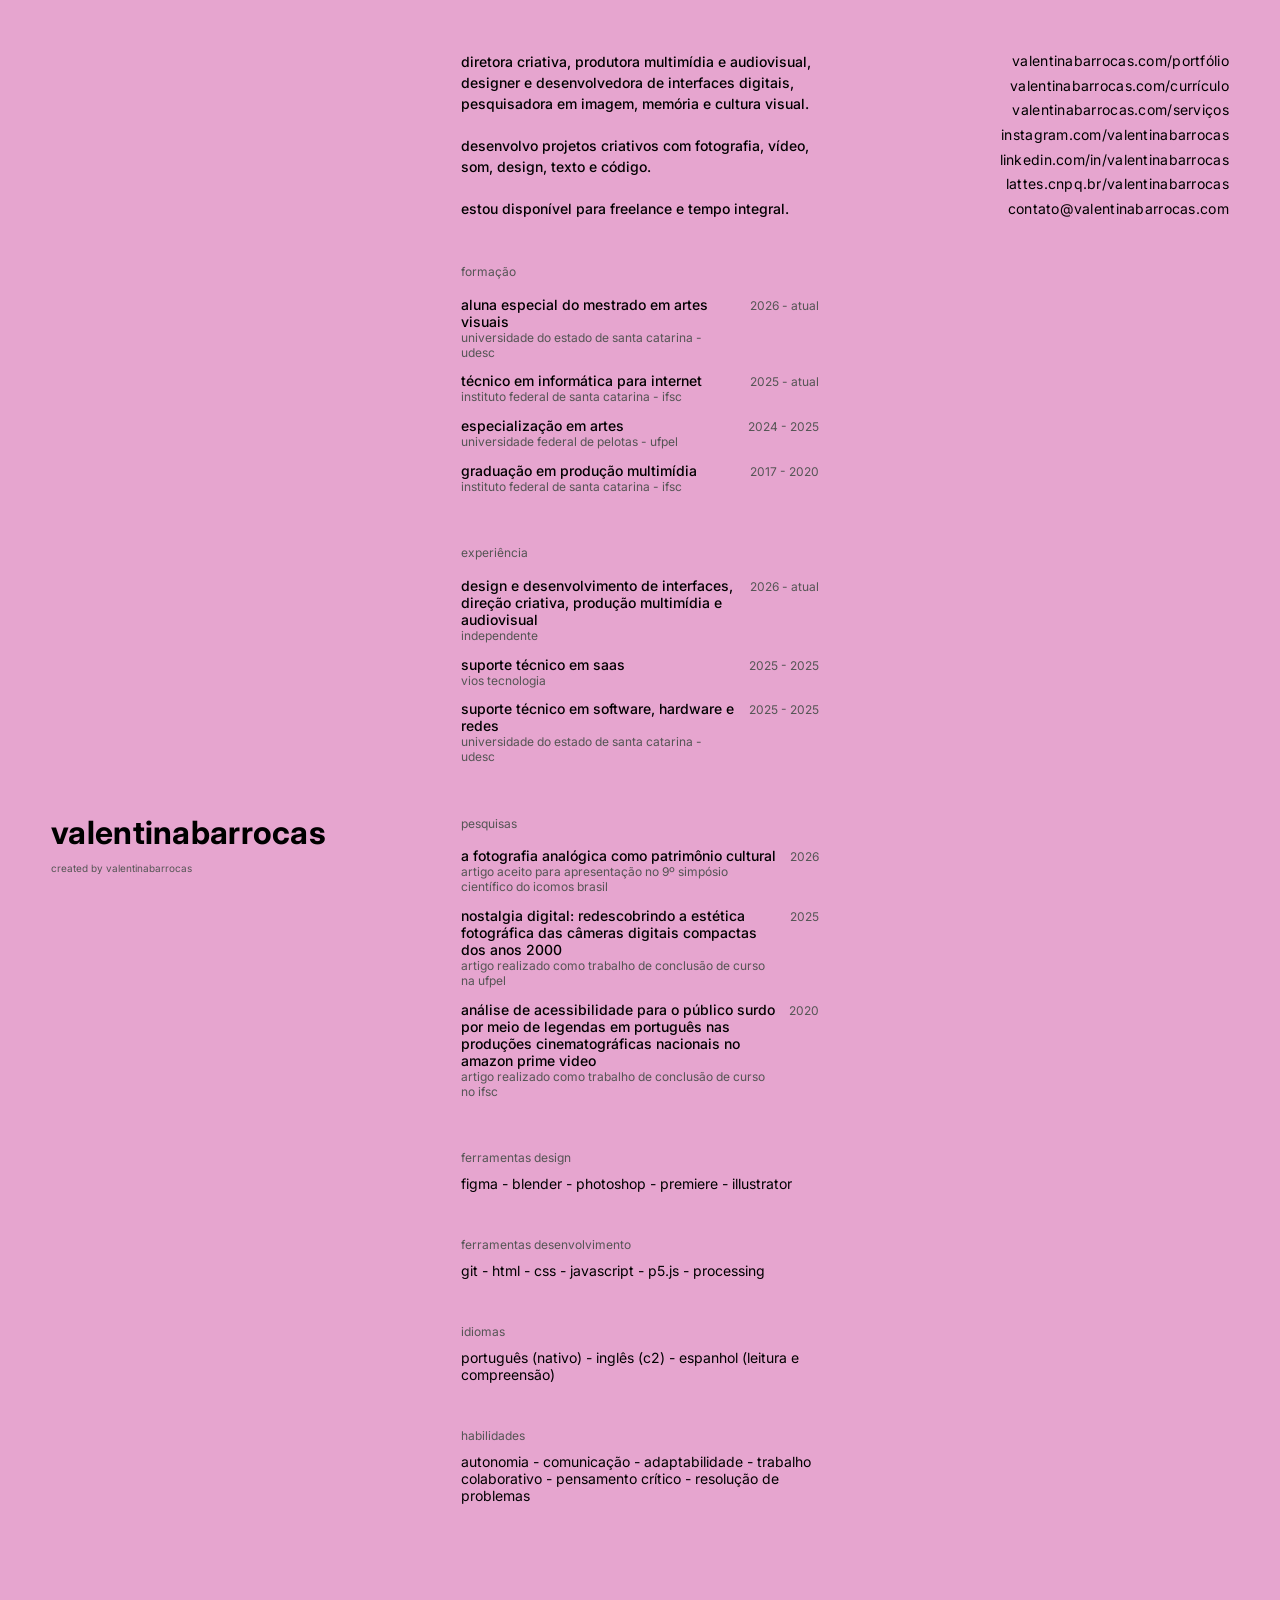
==== curriculo.html @ dfc028d6 "feat: add pages and links" ====
<!DOCTYPE html>
<html lang="pt-br">
<head>
<meta charset="UTF-8" />
<meta name="viewport" content="width=device-width, initial-scale=1.0" />
<title>currículo</title>

<meta name="description" content="valentina barrocas - currículo. direção criativa, produção multimídia, design e desenvolvimento de interfaces digitais." />
<link rel="canonical" href="https://valentinabarrocas.com/curriculo" />

<meta property="og:title" content="valentinabarrocas — currículo" />
<meta property="og:description" content="direção criativa, produção multimídia, design e desenvolvimento de interfaces digitais." />
<meta property="og:type" content="website" />
<meta property="og:url" content="https://valentinabarrocas.com/curriculo" />

<link rel="icon" href="data:image/svg+xml,<svg xmlns=%22http://www.w3.org/2000/svg%22 viewBox=%220 0 100 100%22><style>text{fill:%23000}@media(prefers-color-scheme:dark){text{fill:%23e6a5cf}}</style><text y=%22.9em%22 font-size=%2290%22>❦</text></svg>">

<link rel="preconnect" href="https://fonts.googleapis.com">
<link rel="preconnect" href="https://fonts.gstatic.com" crossorigin>
<link href="https://fonts.googleapis.com/css2?family=Inter:opsz@14..32&display=swap" rel="stylesheet">

<link rel="stylesheet" href="style.css" />

<style>
  /* específico da página de currículo */
  .cv-wrap {
  width: 28vw;
  margin-inline: auto;
  padding: 4vw 0;
  min-height: 100vh;
  }

  .cv-section {
    margin-bottom: 3.5vw;
  }

  .cv-label {
    font-size: clamp(12px, 0.6vw, 24px);
    color: var(--cinza);
    margin-bottom: 0.8vw;
  }

  .cv-item {
    display: flex;
    justify-content: space-between;
    align-items: baseline;
    gap: 1vw;
    padding: 0.5vw 0;
  }

  .cv-item .cv-title {
    font-weight: 500;
    display: block;
    font-size: clamp(14px, 0.6vw, 32px);
  }

  .cv-item .cv-sub {
    color: var(--cinza);
    display: block;
    font-size: clamp(12px, 0.55vw, 22px);
  }

  .cv-item .cv-date {
    white-space: nowrap;
    color: var(--cinza);
    font-size: clamp(12px, 0.55vw, 22px);
  }

  .cv-about {
    line-height: 1.5;
    font-weight: 500;
    display: block;
    font-size: clamp(14px, 0.6vw, 32px);
  }

  .cv-tools {
  display: block;
  font-size: clamp(14px, 0.6vw, 32px);
}

  @media (max-width: 1024px) {
    .cv-wrap {
      width: 100%;
      padding: 0;
      min-height: auto;
      order: 2;
      margin-bottom: 24px;
    }
    .cv-item { flex-direction: column; gap: 2px; }
  }
</style>
</head>
<body>

  <main class="home">

    <!-- title -->
    <div class="title">
      <h1><a href="index.html">valentinabarrocas</a></h1>
    </div>

    <!-- links -->
    <nav class="links">
      <a href="index.html"><span>valentinabarrocas.com/</span>portfólio</a>
      <a href="curriculo.html"><span>valentinabarrocas.com/</span>currículo</a>
      <a href="servicos.html"><span>valentinabarrocas.com/</span>serviços</a>
      <a href="https://instagram.com/valentinabarrocas" target="_blank" rel="noopener noreferrer">instagram<span>.com/valentinabarrocas</span></a>
      <a href="https://linkedin.com/in/valentinabarrocas" target="_blank" rel="noopener noreferrer">linkedin<span>.com/in/valentinabarrocas</span></a>
      <a href="https://lattes.cnpq.br/7759694236398086" target="_blank" rel="noopener noreferrer">lattes<span>.cnpq.br/valentinabarrocas</span></a>
      <a href="mailto:contato@valentinabarrocas.com">contato<span>@valentinabarrocas.com</span></a>
    </nav>

    <!-- currículo -->
    <div class="cv-wrap">

        <section class="cv-section">
          <p class="cv-about">
          diretora criativa, produtora multimídia e audiovisual, designer e desenvolvedora de interfaces digitais, pesquisadora em imagem, memória e cultura visual.
          <br><br>desenvolvo projetos criativos com fotografia, vídeo, som, design, texto e código.
          <br><br>estou disponível para freelance e tempo integral.
          </p>
        </section>

      <section class="cv-section">
        <div class="cv-label">formação</div>

        <div class="cv-item">
          <div>
            <span class="cv-title">aluna especial do mestrado em artes visuais</span>
            <span class="cv-sub">universidade do estado de santa catarina - udesc</span>
          </div>
          <span class="cv-date">2026 - atual</span>
        </div>

        <div class="cv-item">
          <div>
            <span class="cv-title">técnico em informática para internet</span>
            <span class="cv-sub">instituto federal de santa catarina - ifsc</span>
          </div>
          <span class="cv-date">2025 - atual</span>
        </div>

        <div class="cv-item">
          <div>
            <span class="cv-title">especialização em artes</span>
            <span class="cv-sub">universidade federal de pelotas - ufpel</span>
          </div>
          <span class="cv-date">2024 - 2025</span>
        </div>
        
        <div class="cv-item">
          <div>
            <span class="cv-title">graduação em produção multimídia</span>
            <span class="cv-sub">instituto federal de santa catarina - ifsc</span>
          </div>
          <span class="cv-date">2017 - 2020</span>
        </div>
        
      </section>

      <section class="cv-section">
        <div class="cv-label">experiência</div>

        <div class="cv-item">
          <div>
            <span class="cv-title">design e desenvolvimento de interfaces, direção criativa, produção multimídia e audiovisual</span>
            <span class="cv-sub">independente</span>
          </div>
          <span class="cv-date">2026 - atual</span>
        </div>

        <div class="cv-item">
          <div>
            <span class="cv-title">suporte técnico em saas</span>
            <span class="cv-sub">vios tecnologia</span>
          </div>
          <span class="cv-date">2025 - 2025</span>
        </div>

        <div class="cv-item">
          <div>
            <span class="cv-title">suporte técnico em software, hardware e redes</span>
            <span class="cv-sub">universidade do estado de santa catarina - udesc</span>
          </div>
          <span class="cv-date">2025 - 2025</span>
        </div>

      </section>

      <section class="cv-section">
        <div class="cv-label">pesquisas</div>
        <div class="cv-item">
          <div>
            <span class="cv-title">a fotografia analógica como patrimônio cultural</span>
            <span class="cv-sub">artigo aceito para apresentação no 9º simpósio científico do icomos brasil</span>
          </div>
          <span class="cv-date">2026</span>
        </div>
        <div class="cv-item">
          <div>
            <span class="cv-title">nostalgia digital: redescobrindo a estética fotográfica das câmeras digitais compactas dos anos 2000</span>
            <span class="cv-sub">artigo realizado como trabalho de conclusão de curso na ufpel</span>
          </div>
          <span class="cv-date">2025</span>
        </div>
        <div class="cv-item">
          <div>
            <span class="cv-title">análise de acessibilidade para o público surdo por meio de legendas em português nas produções cinematográficas nacionais no amazon prime video</span>
            <span class="cv-sub">artigo realizado como trabalho de conclusão de curso no ifsc</span>
          </div>
          <span class="cv-date">2020</span>
        </div>
      </section>

      <section class="cv-section">
        <div class="cv-label">ferramentas design</div>
        <p class="cv-tools">
          figma - blender - photoshop - premiere - illustrator</p>
      </section>

      <section class="cv-section">
        <div class="cv-label">ferramentas desenvolvimento</div>
        <p class="cv-tools">
          git - html - css - javascript - p5.js - processing</p>
      </section>

      <section class="cv-section">
        <div class="cv-label">idiomas</div>
        <p class="cv-tools">português (nativo) - inglês (c2) - espanhol (leitura e compreensão)</p>
      </section>

      <section class="cv-section">
        <div class="cv-label">habilidades</div>
        <p class="cv-tools">
          autonomia - comunicação - adaptabilidade - trabalho colaborativo - pensamento crítico - resolução de problemas</p>
      </section>

    </div>

    <!-- footer -->
    <footer>
      <p>created by valentinabarrocas</p>
    </footer>

  </main>

<script src="script.js"></script>

</body>
</html>
---- style.css ----
:root {
  --rosa: #e6a5cf;
  --cinza: #555;
  --preto: #000;
  --col-w: 25vw; 
  --gap: 5vw; 
}

/* base */
* {
  margin: 0;
  padding: 0;
  box-sizing: border-box;
}

body {
  font-family: 'Inter', sans-serif;
  -webkit-font-smoothing: antialiased;
  overflow-x: hidden;
  background: var(--rosa);
  color: var(--preto); 
  transition: background 0.3s ease, color 0.3s ease;
}

/* desktop font */
.list, .links, .title, .about {
  font-size: clamp(14px, 0.6vw, 32px);
  line-height: 1.4;
  letter-spacing: 0.02em;
}

.title a {
  color: var(--preto) !important;
}

/* hover */
.list a, .links a, .title a, footer a, .info-link {
  display: inline-block;
  text-decoration: none;
  transition: all 0.3s ease;
  color: inherit;
}

.list a:hover, .links a:hover, .title a:hover, footer a:hover, .info-link:hover {
  transform: scale(1.05);
}

/* coluna 1 */
.list {
  position: fixed;
  top: 4vw;
  left: 4vw;
  width: var(--col-w);
  display: flex;
  flex-direction: column;
  gap: 1vh;
  z-index: 20;
}

.list-label {
  font-size: clamp(12px, 0.6vw, 24px);
  color: var(--cinza);
  margin-bottom: 0.5vh;
}

.list a { 
  font-weight: 500; 
}

.list a::after { 
  content: "+"; 
  margin-left: 10px;  
  color: var(--preto);
}

/* + vira − */
.list a.active::after {
  content: "–";
}

.title { 
  position: fixed;
  bottom: 4vw; 
  left: 4vw;
  width: var(--col-w);
  z-index: 20;
}

.title h1 {
  font-size: clamp(32px, 0.6vw, 32px);
  line-height: 1;
}

.project-item .project-content {
  display: none !important;
}

/* coluna 2 */
.project-viewer {
  margin-left: calc(var(--col-w) + var(--gap) + 4vw);
  margin-right: calc(var(--col-w) + var(--gap) + 4vw);
  width: 28vw;
  margin-inline: auto;
  padding: 4vw 0;
  min-height: 100vh;
}

/* acordion */
@keyframes fadeIn {
  from { 
    opacity: 0; 
    transform: translateY(-10px); 
  }

  to { 
    opacity: 1; 
    transform: translateY(0); 
  }
}

.project-content {
  width: 100%;
  padding-bottom: 3vw;
  margin-bottom: 3vw;
  animation: fadeIn 0.4s ease-out;
}

.project-content:last-child { 
  margin-bottom: 0;
  padding-bottom: 0;
}

/* título > ano > imagem > texto */
.project-viewer .project-content {
  display: flex !important;
  flex-direction: column;
  margin-bottom: 1vw;
  gap: 1vw;
}

.project-content img, .project-content video {
  width: 100%;
  height: auto;
  display: block;
  order: 3;
  margin-bottom: 1vw;
}

.info-title { 
  font-size: clamp(14px, 0.6vw, 32px);
  order: 1;
}

.info-title.sr-only {
  position: absolute !important;
  width: 1px !important;
  height: 1px !important;
  padding: 0 !important;
  margin: -1px !important;
  overflow: hidden !important;
  clip: rect(0, 0, 0, 0) !important;
  white-space: nowrap !important;
  border: 0 !important;
}

.info-year { 
  font-size: clamp(12px, 0.6vw, 24px);
  color: var(--cinza);
  order: 2;
}

.project-content img, .project-content video {
  width: 100%;
  height: auto;
  display: block;
  order: 3;
}

.info-desc { 
  font-size: clamp(14px, 0.6vw, 32px);
  line-height: 1.5;
  order: 4;
}

.info-link { 
  font-size: clamp(12px, 0.6vw, 32px);
  color: var(--cinza); 
  word-break: break-all;
  order: 5;
}

/* coluna 3 */
.links { 
  position: fixed;
  top: 4vw; 
  right: 4vw;
  width: var(--col-w);
  text-align: right; 
  display: flex; 
  flex-direction: column; 
  gap: 5px;
  z-index: 20;
}

.about { 
  position: fixed;
  bottom: 4vw; 
  right: 4vw;
  width: var(--col-w);
  text-align: right; 
  line-height: 1.5;
  z-index: 20;
}

/* footer*/
footer { 
  position: fixed; 
  bottom: 2vw; 
  left: 4vw; 
  width: var(--col-w);
  font-size: 10px; 
  color: var(--cinza); 
  z-index: 20;
}

/* ================================ mobile ================================ */

@media (max-width: 1024px) {

  .home {
    padding: 10vw 8vw;
    gap: 0; 
    display: flex;
    flex-direction: column;
    min-height: 100vh;
  }

  /* ordem */
  .links   { order: 1; }
  .list    { order: 2; }
  .title   { order: 3; margin-top: auto; } /* empurra title+about+footer pro fim */
  .about   { order: 4; }
  footer   { order: 5; }

  .project-viewer {
    display: none;
  }

  .links { 
    position: relative !important;
    top: auto;
    right: auto;
    width: 100%;
    text-align: left; 
    flex-direction: row; 
    flex-wrap: wrap; 
    justify-content: flex-start; 
    gap: 12px;
    margin-bottom: 24px; 
  }

  .links a span { 
    display: none; 
  }

  .links a { 
    font-size: 14px !important; 
    font-weight: 700; 
    color: var(--cinza) !important; 
  }

  .list { 
    position: relative !important;
    top: auto; 
    left: auto;
    width: 100%;
    text-align: left;
    margin-bottom: 24px;
  }

.list a::after {
  color: var(--preto) !important;
}

  /* acordeão mobile */
  .project-item .project-content {
    display: none;
  }

  .project-item .project-content.is-open {
  display: flex !important;
  flex-direction: column;
  gap: 12px;
  padding-top: 12px;
  padding-bottom: 12px;
}

  .title { 
    position: relative !important;
    bottom: auto; 
    left: auto;
    width: 100%;
    text-align: right; 
    margin-bottom: 20px;
  }

  .title a { 
    font-size: 32px !important; 
    color: var(--preto) !important;
    font-weight: 200; 
  }

  .about { 
    position: relative !important;
    bottom: auto; 
    right: auto;
    width: 100%;
    text-align: right; 
    max-width: 100%; 
    margin-bottom: 20px;
    font-size: 14px;
  }

 .info-title, .info-year, .info-desc, .project-content a {
  color: var(--cinza) !important;
}


  .info-link { 
    font-size: 14px !important; 
    color: var(--preto) !important;
    display: block; 
    margin-top: 10px; 
    color: var(--cinza);
  }

  footer { 
    position: relative !important;
    bottom: auto;
    left: auto;
    width: 100%;
    text-align: right; 
    padding-top: 12px;
  }
}

/* ================================ auto dark mode ================================ */

@media (prefers-color-scheme: dark) {
  :root {
  --rosa: #111;
  --cinza: #555;
  --preto: #e6a5cf;
  }
  
  img, video {
    filter: brightness(.8) contrast(1.1);
    transition: filter 0.4s ease;
  }
  img:hover, video:hover { filter: brightness(1); }
}
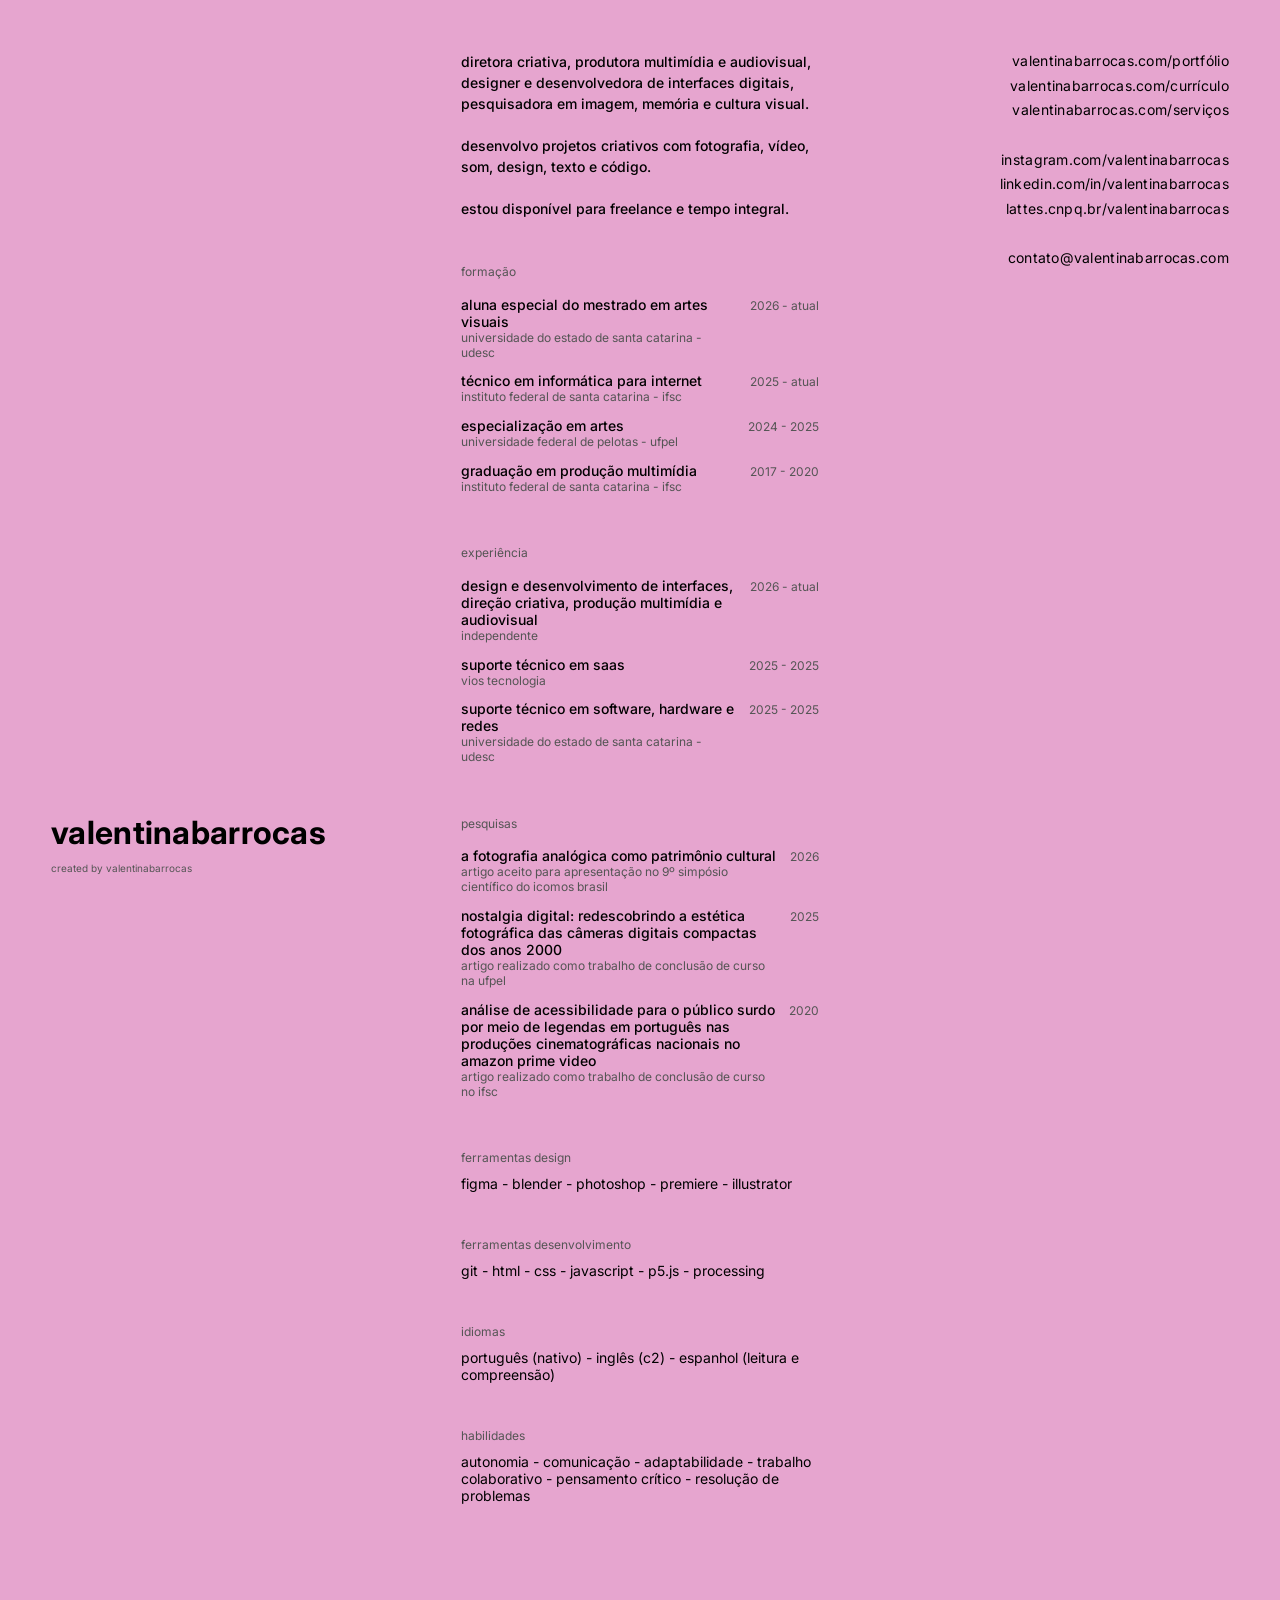
==== commit 1b0e7cb4: "feat: nav" ====
--- a/curriculo.html
+++ b/curriculo.html
@@ -104,10 +104,10 @@
       <a href="index.html"><span>valentinabarrocas.com/</span>portfólio</a>
       <a href="curriculo.html"><span>valentinabarrocas.com/</span>currículo</a>
       <a href="servicos.html"><span>valentinabarrocas.com/</span>serviços</a>
-      <a href="https://instagram.com/valentinabarrocas" target="_blank" rel="noopener noreferrer">instagram<span>.com/valentinabarrocas</span></a>
+      <br><a href="https://instagram.com/valentinabarrocas" target="_blank" rel="noopener noreferrer">instagram<span>.com/valentinabarrocas</span></a>
       <a href="https://linkedin.com/in/valentinabarrocas" target="_blank" rel="noopener noreferrer">linkedin<span>.com/in/valentinabarrocas</span></a>
       <a href="https://lattes.cnpq.br/7759694236398086" target="_blank" rel="noopener noreferrer">lattes<span>.cnpq.br/valentinabarrocas</span></a>
-      <a href="mailto:contato@valentinabarrocas.com">contato<span>@valentinabarrocas.com</span></a>
+      <br><a href="mailto:contato@valentinabarrocas.com">contato<span>@valentinabarrocas.com</span></a>
     </nav>
 
     <!-- currículo -->
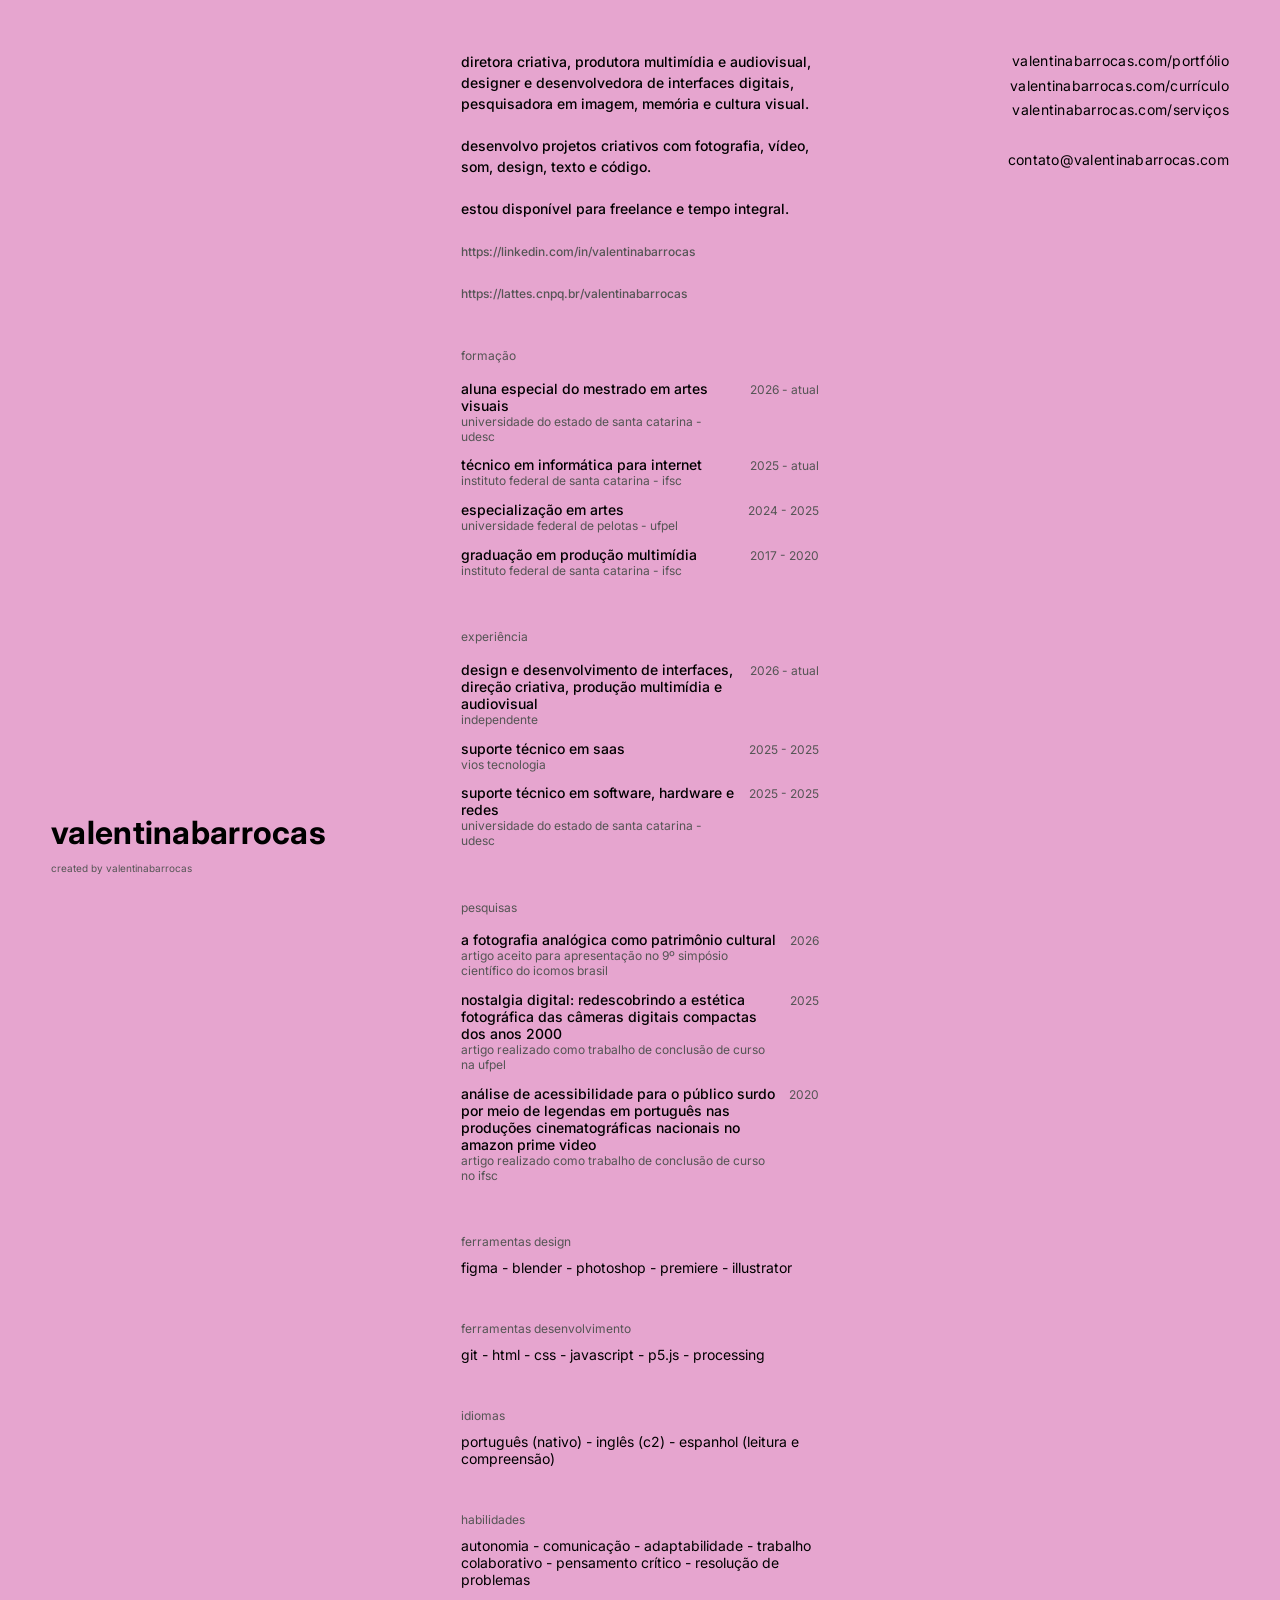
==== commit 4ae32dc4: "style: fix links hover and color" ====
--- a/curriculo.html
+++ b/curriculo.html
@@ -72,6 +72,12 @@
     display: block;
     font-size: clamp(14px, 0.6vw, 32px);
   }
+
+  .cv-about a {
+  font-size: clamp(12px, 0.55vw, 22px);
+  color: var(--cinza);
+  text-decoration: none;
+}
 
   .cv-tools {
   display: block;
@@ -104,9 +110,6 @@
       <a href="index.html"><span>valentinabarrocas.com/</span>portfólio</a>
       <a href="curriculo.html"><span>valentinabarrocas.com/</span>currículo</a>
       <a href="servicos.html"><span>valentinabarrocas.com/</span>serviços</a>
-      <br><a href="https://instagram.com/valentinabarrocas" target="_blank" rel="noopener noreferrer">instagram<span>.com/valentinabarrocas</span></a>
-      <a href="https://linkedin.com/in/valentinabarrocas" target="_blank" rel="noopener noreferrer">linkedin<span>.com/in/valentinabarrocas</span></a>
-      <a href="https://lattes.cnpq.br/7759694236398086" target="_blank" rel="noopener noreferrer">lattes<span>.cnpq.br/valentinabarrocas</span></a>
       <br><a href="mailto:contato@valentinabarrocas.com">contato<span>@valentinabarrocas.com</span></a>
     </nav>
 
@@ -118,7 +121,9 @@
           diretora criativa, produtora multimídia e audiovisual, designer e desenvolvedora de interfaces digitais, pesquisadora em imagem, memória e cultura visual.
           <br><br>desenvolvo projetos criativos com fotografia, vídeo, som, design, texto e código.
           <br><br>estou disponível para freelance e tempo integral.
-          </p>
+          <br><br><a href="https://linkedin.com/in/valentinabarrocas" target="_blank" rel="noopener noreferrer">https://linkedin.com/in/valentinabarrocas</a>
+          <br><br><a href="https://lattes.cnpq.br/7759694236398086" target="_blank" rel="noopener noreferrer">https://lattes.cnpq.br/valentinabarrocas</a>   
+        </p>
         </section>
 
       <section class="cv-section">
--- a/style.css
+++ b/style.css
@@ -34,14 +34,14 @@
 }
 
 /* hover */
-.list a, .links a, .title a, footer a, .info-link {
+.list a, .links a, .title a, footer a, .info-link, .cv-about a, .services-cta .cta-email a {
   display: inline-block;
   text-decoration: none;
   transition: all 0.3s ease;
   color: inherit;
 }
 
-.list a:hover, .links a:hover, .title a:hover, footer a:hover, .info-link:hover {
+.list a:hover, .links a:hover, .title a:hover, footer a:hover, .info-link:hover, .cv-about a:hover, .services-cta .cta-email a:hover {
   transform: scale(1.05);
 }
 
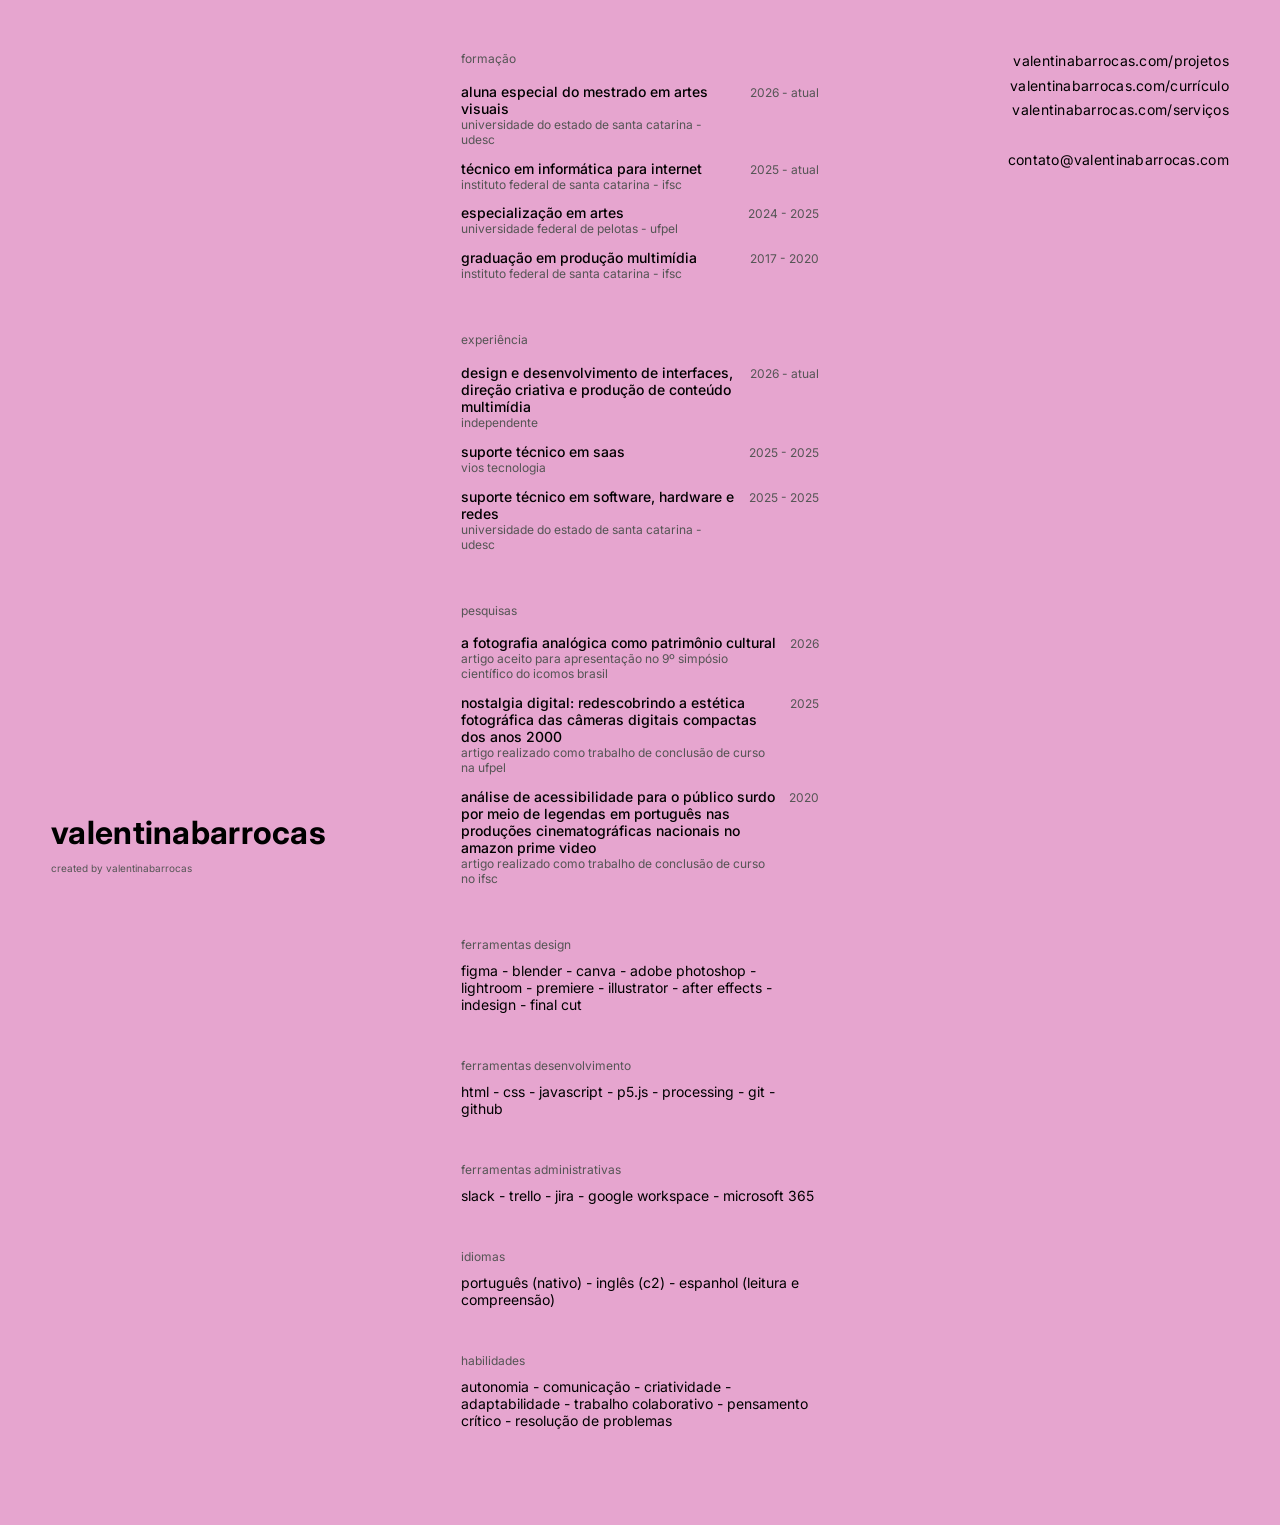
==== commit df401b80: "content: update nav and section text" ====
--- a/curriculo.html
+++ b/curriculo.html
@@ -107,7 +107,7 @@
 
     <!-- links -->
     <nav class="links">
-      <a href="index.html"><span>valentinabarrocas.com/</span>portfólio</a>
+      <a href="index.html"><span>valentinabarrocas.com/</span>projetos</a>
       <a href="curriculo.html"><span>valentinabarrocas.com/</span>currículo</a>
       <a href="servicos.html"><span>valentinabarrocas.com/</span>serviços</a>
       <br><a href="mailto:contato@valentinabarrocas.com">contato<span>@valentinabarrocas.com</span></a>
@@ -116,16 +116,6 @@
     <!-- currículo -->
     <div class="cv-wrap">
 
-        <section class="cv-section">
-          <p class="cv-about">
-          diretora criativa, produtora multimídia e audiovisual, designer e desenvolvedora de interfaces digitais, pesquisadora em imagem, memória e cultura visual.
-          <br><br>desenvolvo projetos criativos com fotografia, vídeo, som, design, texto e código.
-          <br><br>estou disponível para freelance e tempo integral.
-          <br><br><a href="https://linkedin.com/in/valentinabarrocas" target="_blank" rel="noopener noreferrer">https://linkedin.com/in/valentinabarrocas</a>
-          <br><br><a href="https://lattes.cnpq.br/7759694236398086" target="_blank" rel="noopener noreferrer">https://lattes.cnpq.br/valentinabarrocas</a>   
-        </p>
-        </section>
-
       <section class="cv-section">
         <div class="cv-label">formação</div>
 
@@ -168,7 +158,7 @@
 
         <div class="cv-item">
           <div>
-            <span class="cv-title">design e desenvolvimento de interfaces, direção criativa, produção multimídia e audiovisual</span>
+            <span class="cv-title">design e desenvolvimento de interfaces, direção criativa e produção de conteúdo multimídia</span>
             <span class="cv-sub">independente</span>
           </div>
           <span class="cv-date">2026 - atual</span>
@@ -220,13 +210,19 @@
       <section class="cv-section">
         <div class="cv-label">ferramentas design</div>
         <p class="cv-tools">
-          figma - blender - photoshop - premiere - illustrator</p>
+          figma - blender - canva - adobe photoshop - lightroom - premiere - illustrator - after effects - indesign - final cut</p>
       </section>
 
       <section class="cv-section">
         <div class="cv-label">ferramentas desenvolvimento</div>
         <p class="cv-tools">
-          git - html - css - javascript - p5.js - processing</p>
+          html - css - javascript - p5.js - processing - git - github</p>
+      </section>
+
+      <section class="cv-section">
+        <div class="cv-label">ferramentas administrativas</div>
+        <p class="cv-tools">
+          slack - trello - jira - google workspace - microsoft 365</p>
       </section>
 
       <section class="cv-section">
@@ -237,7 +233,7 @@
       <section class="cv-section">
         <div class="cv-label">habilidades</div>
         <p class="cv-tools">
-          autonomia - comunicação - adaptabilidade - trabalho colaborativo - pensamento crítico - resolução de problemas</p>
+          autonomia - comunicação - criatividade - adaptabilidade - trabalho colaborativo - pensamento crítico - resolução de problemas</p>
       </section>
 
     </div>
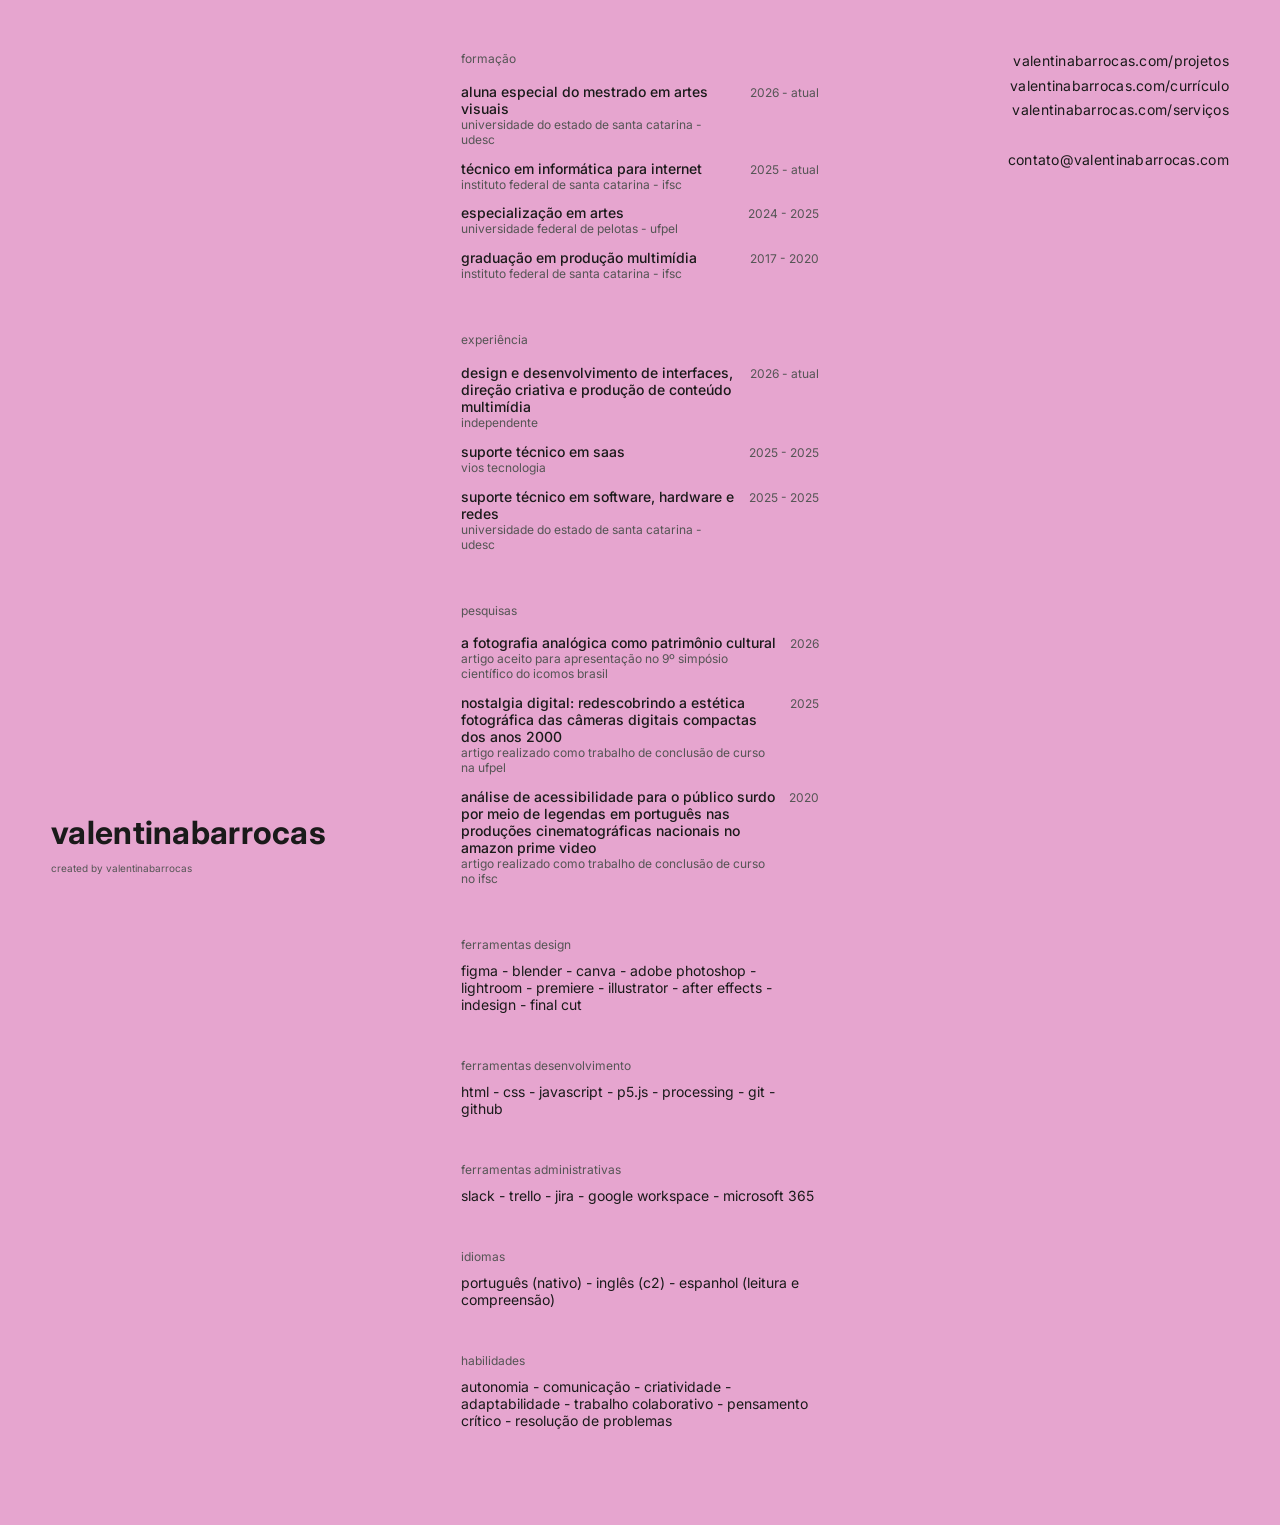
==== commit c5425694: "content: background color update" ====
--- a/curriculo.html
+++ b/curriculo.html
@@ -22,7 +22,7 @@
 <link rel="stylesheet" href="style.css" />
 
 <style>
-  /* específico da página de currículo */
+
   .cv-wrap {
   width: 28vw;
   margin-inline: auto;
@@ -100,12 +100,10 @@
 
   <main class="home">
 
-    <!-- title -->
     <div class="title">
       <h1><a href="index.html">valentinabarrocas</a></h1>
     </div>
 
-    <!-- links -->
     <nav class="links">
       <a href="index.html"><span>valentinabarrocas.com/</span>projetos</a>
       <a href="curriculo.html"><span>valentinabarrocas.com/</span>currículo</a>
@@ -113,7 +111,6 @@
       <br><a href="mailto:contato@valentinabarrocas.com">contato<span>@valentinabarrocas.com</span></a>
     </nav>
 
-    <!-- currículo -->
     <div class="cv-wrap">
 
       <section class="cv-section">
@@ -238,7 +235,6 @@
 
     </div>
 
-    <!-- footer -->
     <footer>
       <p>created by valentinabarrocas</p>
     </footer>
--- a/style.css
+++ b/style.css
@@ -1,12 +1,11 @@
 :root {
   --rosa: #e6a5cf;
   --cinza: #555;
-  --preto: #000;
+  --preto: #1a1a1a;
   --col-w: 25vw; 
   --gap: 5vw; 
 }
 
-/* base */
 * {
   margin: 0;
   padding: 0;
@@ -22,7 +21,6 @@
   transition: background 0.3s ease, color 0.3s ease;
 }
 
-/* desktop font */
 .list, .links, .title, .about {
   font-size: clamp(14px, 0.6vw, 32px);
   line-height: 1.4;
@@ -33,7 +31,6 @@
   color: var(--preto) !important;
 }
 
-/* hover */
 .list a, .links a, .title a, footer a, .info-link, .cv-about a, .services-cta .cta-email a {
   display: inline-block;
   text-decoration: none;
@@ -45,7 +42,6 @@
   transform: scale(1.05);
 }
 
-/* coluna 1 */
 .list {
   position: fixed;
   top: 4vw;
@@ -95,7 +91,6 @@
   display: none !important;
 }
 
-/* coluna 2 */
 .project-viewer {
   margin-left: calc(var(--col-w) + var(--gap) + 4vw);
   margin-right: calc(var(--col-w) + var(--gap) + 4vw);
@@ -105,7 +100,6 @@
   min-height: 100vh;
 }
 
-/* acordion */
 @keyframes fadeIn {
   from { 
     opacity: 0; 
@@ -189,7 +183,6 @@
   order: 5;
 }
 
-/* coluna 3 */
 .links { 
   position: fixed;
   top: 4vw; 
@@ -212,7 +205,6 @@
   z-index: 20;
 }
 
-/* footer*/
 footer { 
   position: fixed; 
   bottom: 2vw; 
@@ -222,8 +214,6 @@
   color: var(--cinza); 
   z-index: 20;
 }
-
-/* ================================ mobile ================================ */
 
 @media (max-width: 1024px) {
 
@@ -282,7 +272,6 @@
   color: var(--preto) !important;
 }
 
-  /* acordeão mobile */
   .project-item .project-content {
     display: none;
   }
@@ -325,7 +314,6 @@
   color: var(--cinza) !important;
 }
 
-
   .info-link { 
     font-size: 14px !important; 
     color: var(--preto) !important;
@@ -344,11 +332,9 @@
   }
 }
 
-/* ================================ auto dark mode ================================ */
-
 @media (prefers-color-scheme: dark) {
   :root {
-  --rosa: #111;
+  --rosa: #1a1a1a;
   --cinza: #555;
   --preto: #e6a5cf;
   }
